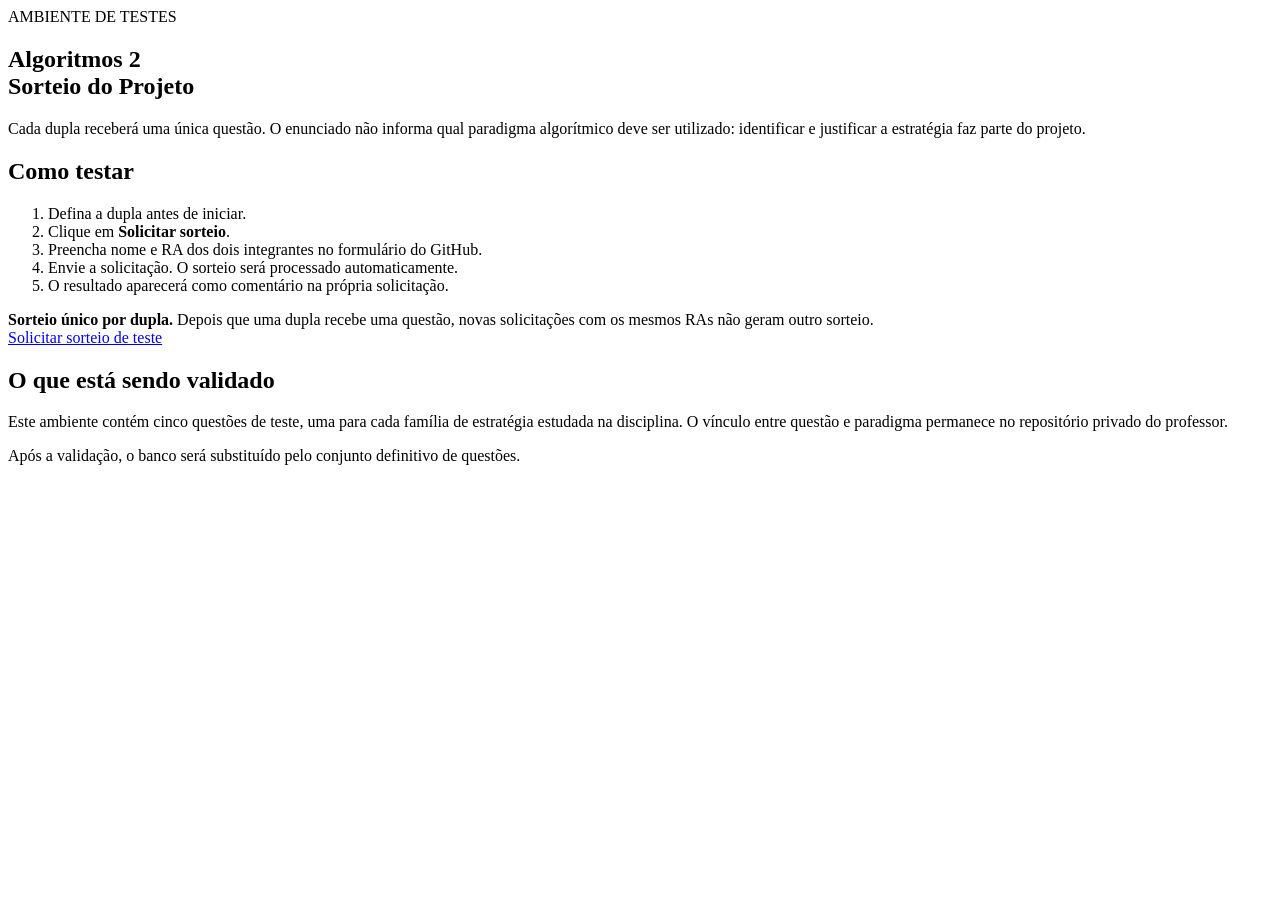
==== index.html @ 21cc306a "feat: add test landing page" ====
<!doctype html>
<html lang="pt-BR">
<head>
  <meta charset="utf-8">
  <meta name="viewport" content="width=device-width, initial-scale=1">
  <title>Algoritmos 2 — Sorteio do Projeto</title>
  <link rel="stylesheet" href="style.css">
</head>
<body>
  <main class="container">
    <section class="hero">
      <span class="badge">AMBIENTE DE TESTES</span>
      <h1>Algoritmos 2<br>Sorteio do Projeto</h1>
      <p>
        Cada dupla receberá uma única questão. O enunciado não informa qual paradigma
        algorítmico deve ser utilizado: identificar e justificar a estratégia faz parte do projeto.
      </p>
    </section>

    <section class="card">
      <h2>Como testar</h2>
      <ol>
        <li>Defina a dupla antes de iniciar.</li>
        <li>Clique em <strong>Solicitar sorteio</strong>.</li>
        <li>Preencha nome e RA dos dois integrantes no formulário do GitHub.</li>
        <li>Envie a solicitação. O sorteio será processado automaticamente.</li>
        <li>O resultado aparecerá como comentário na própria solicitação.</li>
      </ol>

      <div class="warning">
        <strong>Sorteio único por dupla.</strong>
        Depois que uma dupla recebe uma questão, novas solicitações com os mesmos RAs
        não geram outro sorteio.
      </div>

      <a class="button"
         href="https://github.com/brunomoritani-eseg/alg2-sorteio/issues/new?template=sorteio-teste.yml">
        Solicitar sorteio de teste
      </a>
    </section>

    <section class="card secondary">
      <h2>O que está sendo validado</h2>
      <p>
        Este ambiente contém cinco questões de teste, uma para cada família de estratégia
        estudada na disciplina. O vínculo entre questão e paradigma permanece no repositório
        privado do professor.
      </p>
      <p class="small">
        Após a validação, o banco será substituído pelo conjunto definitivo de questões.
      </p>
    </section>
  </main>
</body>
</html>
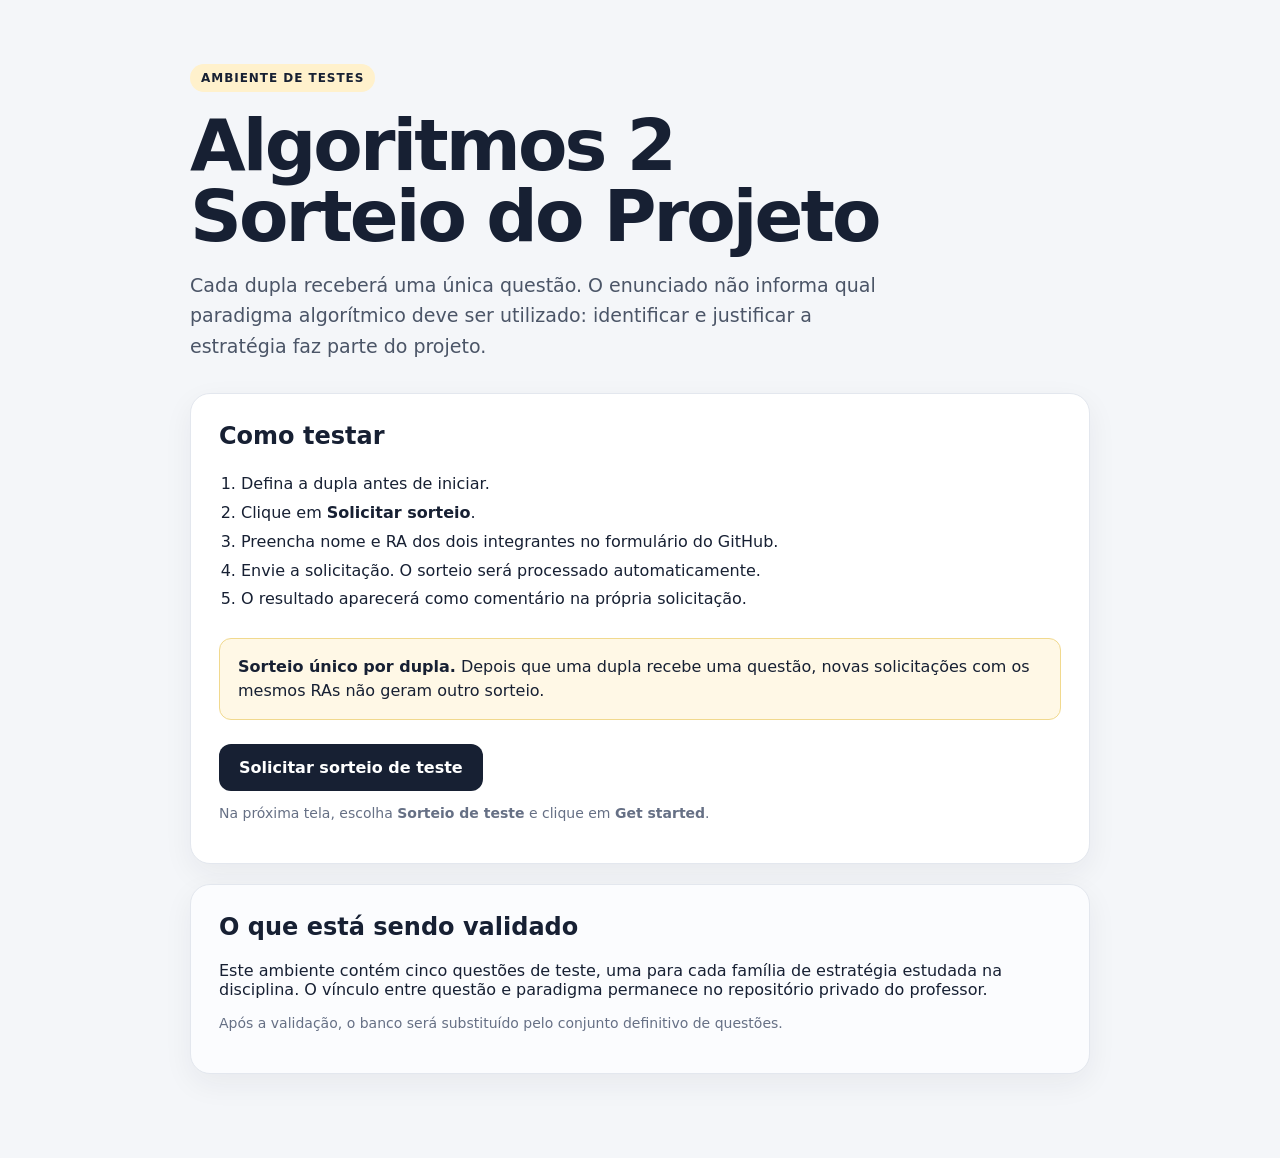
==== commit b48cd18c: "fix: use reliable issue template chooser link" ====
--- a/index.html
+++ b/index.html
@@ -34,9 +34,10 @@
       </div>
 
       <a class="button"
-         href="https://github.com/brunomoritani-eseg/alg2-sorteio/issues/new?template=sorteio-teste.yml">
+         href="https://github.com/brunomoritani-eseg/alg2-sorteio/issues/new/choose">
         Solicitar sorteio de teste
       </a>
+      <p class="small">Na próxima tela, escolha <strong>Sorteio de teste</strong> e clique em <strong>Get started</strong>.</p>
     </section>
 
     <section class="card secondary">
--- a/style.css
+++ b/style.css
@@ -0,0 +1,32 @@
+:root {
+  font-family: Inter, system-ui, -apple-system, BlinkMacSystemFont, "Segoe UI", sans-serif;
+  color: #172033;
+  background: #f4f6f9;
+}
+* { box-sizing: border-box; }
+body { margin: 0; min-height: 100vh; }
+.container { width: min(900px, calc(100% - 32px)); margin: 0 auto; padding: 64px 0; }
+.hero { margin-bottom: 32px; }
+.badge {
+  display: inline-block; padding: 7px 11px; border-radius: 999px;
+  background: #fff1cc; font-size: 12px; font-weight: 800; letter-spacing: .08em;
+}
+h1 { font-size: clamp(42px, 8vw, 72px); line-height: .98; margin: 18px 0; letter-spacing: -.04em; }
+.hero p { max-width: 720px; font-size: 19px; line-height: 1.6; color: #4b5567; }
+.card {
+  background: #fff; border: 1px solid #e3e7ee; border-radius: 20px;
+  padding: 28px; margin: 20px 0; box-shadow: 0 10px 30px rgba(31,41,55,.06);
+}
+.card h2 { margin-top: 0; }
+ol { padding-left: 22px; line-height: 1.8; }
+.warning {
+  margin: 24px 0; padding: 16px 18px; border-radius: 12px;
+  background: #fff8e6; border: 1px solid #f1d98e; line-height: 1.5;
+}
+.button {
+  display: inline-block; text-decoration: none; font-weight: 800;
+  padding: 14px 20px; border-radius: 12px; color: white; background: #172033;
+}
+.button:hover { opacity: .9; }
+.secondary { background: #fbfcfe; }
+.small { color: #667085; font-size: 14px; }
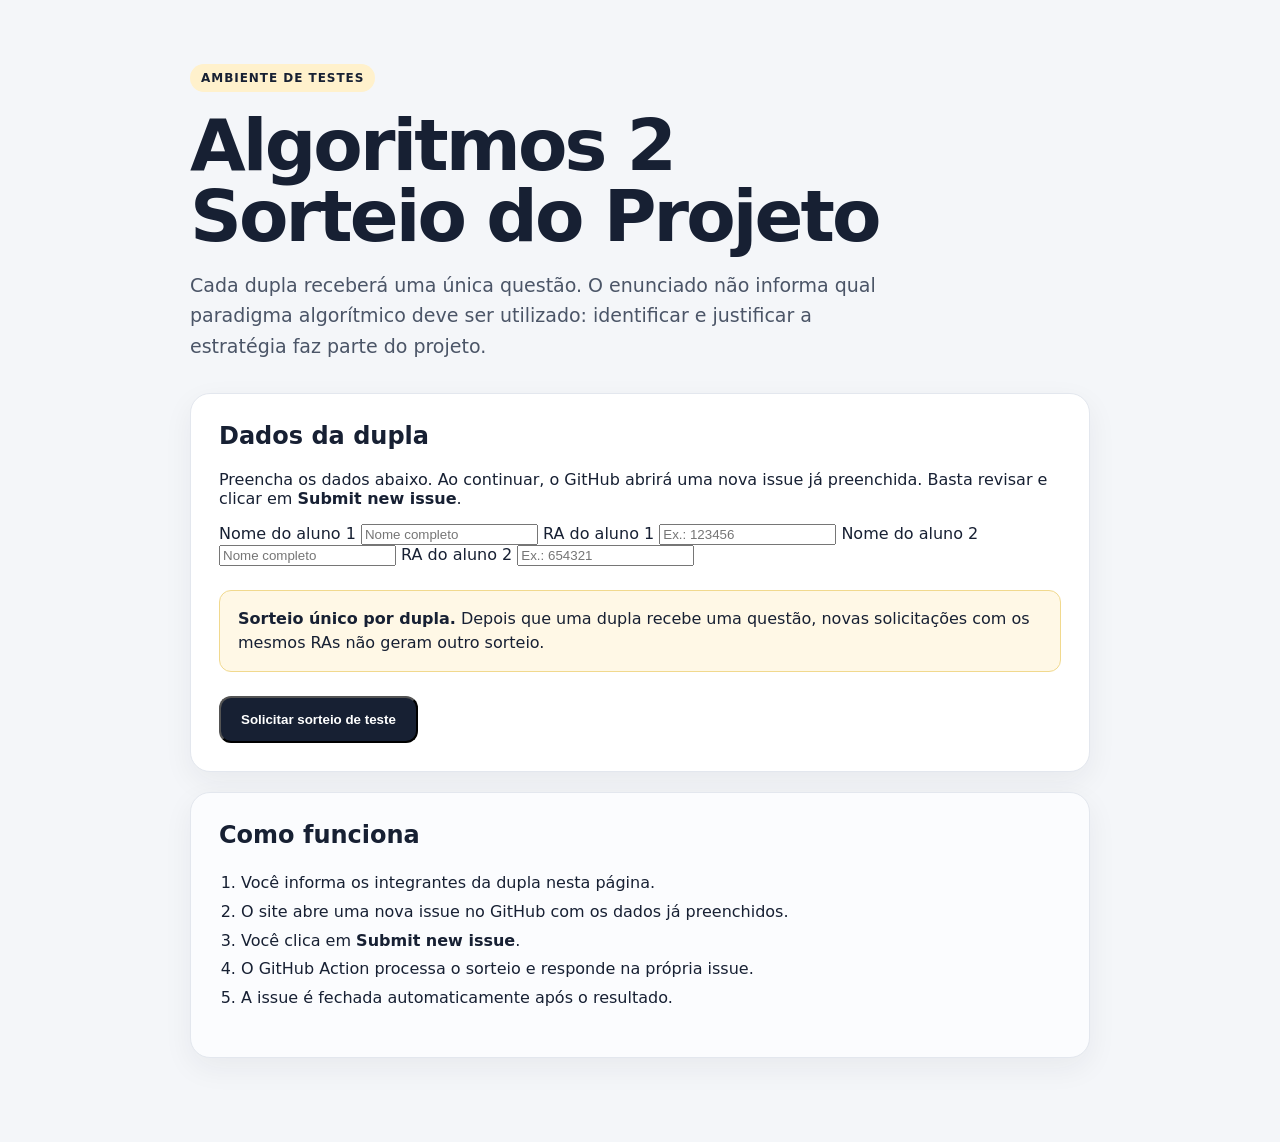
==== commit ec1b6f85: "fix: submit draw through prefilled GitHub issue" ====
--- a/index.html
+++ b/index.html
@@ -18,39 +18,112 @@
     </section>
 
     <section class="card">
-      <h2>Como testar</h2>
-      <ol>
-        <li>Defina a dupla antes de iniciar.</li>
-        <li>Clique em <strong>Solicitar sorteio</strong>.</li>
-        <li>Preencha nome e RA dos dois integrantes no formulário do GitHub.</li>
-        <li>Envie a solicitação. O sorteio será processado automaticamente.</li>
-        <li>O resultado aparecerá como comentário na própria solicitação.</li>
-      </ol>
+      <h2>Dados da dupla</h2>
+      <p>Preencha os dados abaixo. Ao continuar, o GitHub abrirá uma nova issue já preenchida. Basta revisar e clicar em <strong>Submit new issue</strong>.</p>
 
-      <div class="warning">
-        <strong>Sorteio único por dupla.</strong>
-        Depois que uma dupla recebe uma questão, novas solicitações com os mesmos RAs
-        não geram outro sorteio.
-      </div>
+      <form id="draw-form">
+        <div class="grid">
+          <label>
+            <span>Nome do aluno 1</span>
+            <input id="nome1" required placeholder="Nome completo">
+          </label>
 
-      <a class="button"
-         href="https://github.com/brunomoritani-eseg/alg2-sorteio/issues/new/choose">
-        Solicitar sorteio de teste
-      </a>
-      <p class="small">Na próxima tela, escolha <strong>Sorteio de teste</strong> e clique em <strong>Get started</strong>.</p>
+          <label>
+            <span>RA do aluno 1</span>
+            <input id="ra1" required placeholder="Ex.: 123456">
+          </label>
+
+          <label>
+            <span>Nome do aluno 2</span>
+            <input id="nome2" required placeholder="Nome completo">
+          </label>
+
+          <label>
+            <span>RA do aluno 2</span>
+            <input id="ra2" required placeholder="Ex.: 654321">
+          </label>
+        </div>
+
+        <div class="warning">
+          <strong>Sorteio único por dupla.</strong>
+          Depois que uma dupla recebe uma questão, novas solicitações com os mesmos RAs
+          não geram outro sorteio.
+        </div>
+
+        <button class="button" type="submit">Solicitar sorteio de teste</button>
+        <p id="form-error" class="error" hidden></p>
+      </form>
     </section>
 
     <section class="card secondary">
-      <h2>O que está sendo validado</h2>
-      <p>
-        Este ambiente contém cinco questões de teste, uma para cada família de estratégia
-        estudada na disciplina. O vínculo entre questão e paradigma permanece no repositório
-        privado do professor.
-      </p>
-      <p class="small">
-        Após a validação, o banco será substituído pelo conjunto definitivo de questões.
-      </p>
+      <h2>Como funciona</h2>
+      <ol>
+        <li>Você informa os integrantes da dupla nesta página.</li>
+        <li>O site abre uma nova issue no GitHub com os dados já preenchidos.</li>
+        <li>Você clica em <strong>Submit new issue</strong>.</li>
+        <li>O GitHub Action processa o sorteio e responde na própria issue.</li>
+        <li>A issue é fechada automaticamente após o resultado.</li>
+      </ol>
     </section>
   </main>
+
+  <script>
+    const form = document.getElementById('draw-form');
+    const error = document.getElementById('form-error');
+
+    function clean(value) {
+      return value.trim().replace(/\s+/g, ' ');
+    }
+
+    function cleanRa(value) {
+      return value.trim().replace(/[^0-9A-Za-z]/g, '').toUpperCase();
+    }
+
+    form.addEventListener('submit', (event) => {
+      event.preventDefault();
+      error.hidden = true;
+
+      const nome1 = clean(document.getElementById('nome1').value);
+      const ra1 = cleanRa(document.getElementById('ra1').value);
+      const nome2 = clean(document.getElementById('nome2').value);
+      const ra2 = cleanRa(document.getElementById('ra2').value);
+
+      if (!nome1 || !ra1 || !nome2 || !ra2) {
+        error.textContent = 'Preencha os quatro campos.';
+        error.hidden = false;
+        return;
+      }
+
+      if (ra1 === ra2) {
+        error.textContent = 'Os dois integrantes precisam ter RAs diferentes.';
+        error.hidden = false;
+        return;
+      }
+
+      const title = `[SORTEIO-TESTE] ${ra1}-${ra2}`;
+      const body = [
+        '### Nome do aluno 1',
+        nome1,
+        '',
+        '### RA do aluno 1',
+        ra1,
+        '',
+        '### Nome do aluno 2',
+        nome2,
+        '',
+        '### RA do aluno 2',
+        ra2,
+        '',
+        '### Confirmação',
+        '- [x] Confirmo que esta é a dupla correta e entendo que não poderei sortear novamente.'
+      ].join('\n');
+
+      const url = new URL('https://github.com/brunomoritani-eseg/alg2-sorteio/issues/new');
+      url.searchParams.set('title', title);
+      url.searchParams.set('body', body);
+
+      window.location.href = url.toString();
+    });
+  </script>
 </body>
 </html>
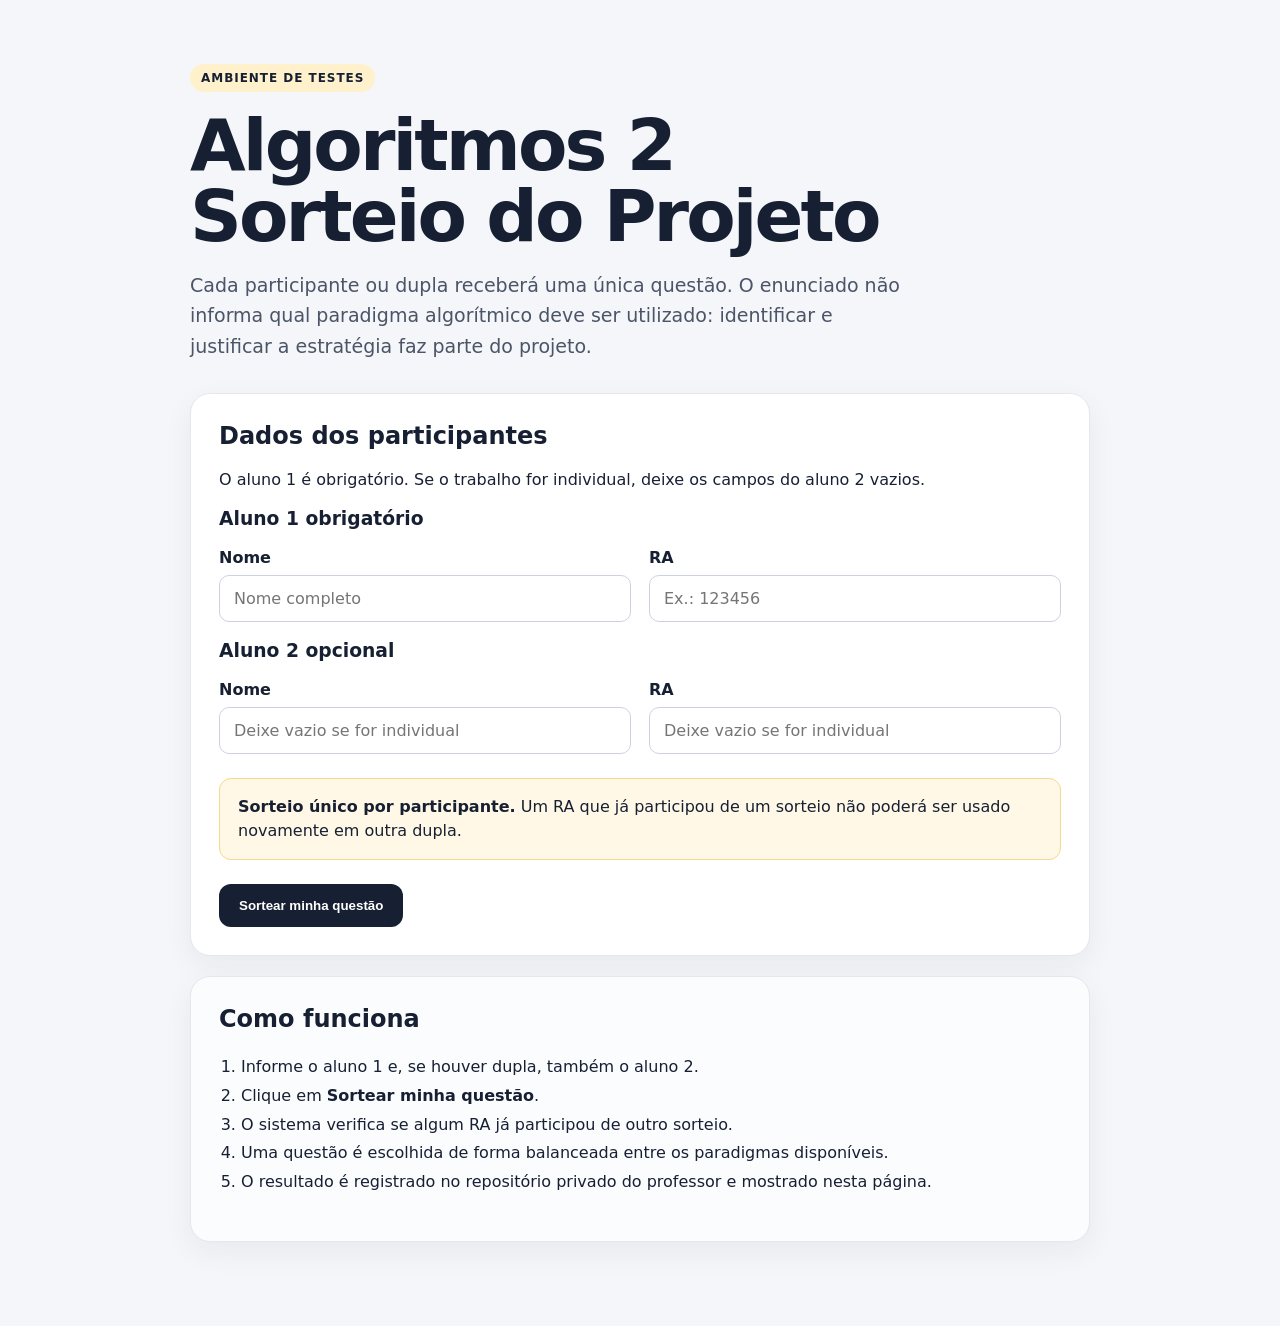
==== commit c4c8bdc9: "feat: move draw flow to direct web interface and support individual students" ====
--- a/index.html
+++ b/index.html
@@ -12,64 +12,87 @@
       <span class="badge">AMBIENTE DE TESTES</span>
       <h1>Algoritmos 2<br>Sorteio do Projeto</h1>
       <p>
-        Cada dupla receberá uma única questão. O enunciado não informa qual paradigma
-        algorítmico deve ser utilizado: identificar e justificar a estratégia faz parte do projeto.
+        Cada participante ou dupla receberá uma única questão. O enunciado não informa qual
+        paradigma algorítmico deve ser utilizado: identificar e justificar a estratégia faz parte do projeto.
       </p>
     </section>
 
     <section class="card">
-      <h2>Dados da dupla</h2>
-      <p>Preencha os dados abaixo. Ao continuar, o GitHub abrirá uma nova issue já preenchida. Basta revisar e clicar em <strong>Submit new issue</strong>.</p>
+      <h2>Dados dos participantes</h2>
+      <p class="lead">
+        O aluno 1 é obrigatório. Se o trabalho for individual, deixe os campos do aluno 2 vazios.
+      </p>
 
       <form id="draw-form">
-        <div class="grid">
-          <label>
-            <span>Nome do aluno 1</span>
-            <input id="nome1" required placeholder="Nome completo">
-          </label>
+        <div class="student-block">
+          <h3>Aluno 1 <span class="required">obrigatório</span></h3>
+          <div class="grid">
+            <label>
+              <span>Nome</span>
+              <input id="nome1" autocomplete="name" maxlength="100" required placeholder="Nome completo">
+            </label>
+            <label>
+              <span>RA</span>
+              <input id="ra1" maxlength="30" required placeholder="Ex.: 123456">
+            </label>
+          </div>
+        </div>
 
-          <label>
-            <span>RA do aluno 1</span>
-            <input id="ra1" required placeholder="Ex.: 123456">
-          </label>
-
-          <label>
-            <span>Nome do aluno 2</span>
-            <input id="nome2" required placeholder="Nome completo">
-          </label>
-
-          <label>
-            <span>RA do aluno 2</span>
-            <input id="ra2" required placeholder="Ex.: 654321">
-          </label>
+        <div class="student-block optional">
+          <h3>Aluno 2 <span class="optional-tag">opcional</span></h3>
+          <div class="grid">
+            <label>
+              <span>Nome</span>
+              <input id="nome2" maxlength="100" placeholder="Deixe vazio se for individual">
+            </label>
+            <label>
+              <span>RA</span>
+              <input id="ra2" maxlength="30" placeholder="Deixe vazio se for individual">
+            </label>
+          </div>
         </div>
 
         <div class="warning">
-          <strong>Sorteio único por dupla.</strong>
-          Depois que uma dupla recebe uma questão, novas solicitações com os mesmos RAs
-          não geram outro sorteio.
+          <strong>Sorteio único por participante.</strong>
+          Um RA que já participou de um sorteio não poderá ser usado novamente em outra dupla.
         </div>
 
-        <button class="button" type="submit">Solicitar sorteio de teste</button>
+        <button class="button" id="submit-button" type="submit">Sortear minha questão</button>
         <p id="form-error" class="error" hidden></p>
       </form>
+    </section>
+
+    <section id="result-card" class="card result-card" hidden>
+      <span class="success-badge">SORTEIO CONCLUÍDO</span>
+      <h2 id="result-title"></h2>
+      <p id="result-participants" class="result-participants"></p>
+      <div id="result-text" class="question-text"></div>
+      <p id="repeat-note" class="small" hidden>
+        Este sorteio já havia sido realizado anteriormente. A questão original foi mantida.
+      </p>
     </section>
 
     <section class="card secondary">
       <h2>Como funciona</h2>
       <ol>
-        <li>Você informa os integrantes da dupla nesta página.</li>
-        <li>O site abre uma nova issue no GitHub com os dados já preenchidos.</li>
-        <li>Você clica em <strong>Submit new issue</strong>.</li>
-        <li>O GitHub Action processa o sorteio e responde na própria issue.</li>
-        <li>A issue é fechada automaticamente após o resultado.</li>
+        <li>Informe o aluno 1 e, se houver dupla, também o aluno 2.</li>
+        <li>Clique em <strong>Sortear minha questão</strong>.</li>
+        <li>O sistema verifica se algum RA já participou de outro sorteio.</li>
+        <li>Uma questão é escolhida de forma balanceada entre os paradigmas disponíveis.</li>
+        <li>O resultado é registrado no repositório privado do professor e mostrado nesta página.</li>
       </ol>
     </section>
   </main>
 
   <script>
     const form = document.getElementById('draw-form');
+    const button = document.getElementById('submit-button');
     const error = document.getElementById('form-error');
+    const resultCard = document.getElementById('result-card');
+    const resultTitle = document.getElementById('result-title');
+    const resultParticipants = document.getElementById('result-participants');
+    const resultText = document.getElementById('result-text');
+    const repeatNote = document.getElementById('repeat-note');
 
     function clean(value) {
       return value.trim().replace(/\s+/g, ' ');
@@ -79,50 +102,73 @@
       return value.trim().replace(/[^0-9A-Za-z]/g, '').toUpperCase();
     }
 
-    form.addEventListener('submit', (event) => {
+    function setLoading(loading) {
+      button.disabled = loading;
+      button.textContent = loading ? 'Sorteando...' : 'Sortear minha questão';
+    }
+
+    function showError(message) {
+      error.textContent = message;
+      error.hidden = false;
+      resultCard.hidden = true;
+    }
+
+    form.addEventListener('submit', async (event) => {
       event.preventDefault();
       error.hidden = true;
+      resultCard.hidden = true;
 
       const nome1 = clean(document.getElementById('nome1').value);
       const ra1 = cleanRa(document.getElementById('ra1').value);
       const nome2 = clean(document.getElementById('nome2').value);
       const ra2 = cleanRa(document.getElementById('ra2').value);
 
-      if (!nome1 || !ra1 || !nome2 || !ra2) {
-        error.textContent = 'Preencha os quatro campos.';
-        error.hidden = false;
+      if (!nome1 || !ra1) {
+        showError('Preencha nome e RA do aluno 1.');
         return;
       }
 
-      if (ra1 === ra2) {
-        error.textContent = 'Os dois integrantes precisam ter RAs diferentes.';
-        error.hidden = false;
+      if ((nome2 && !ra2) || (!nome2 && ra2)) {
+        showError('Para usar o aluno 2, preencha nome e RA. Se o trabalho for individual, deixe os dois campos vazios.');
         return;
       }
 
-      const title = `[SORTEIO-TESTE] ${ra1}-${ra2}`;
-      const body = [
-        '### Nome do aluno 1',
-        nome1,
-        '',
-        '### RA do aluno 1',
-        ra1,
-        '',
-        '### Nome do aluno 2',
-        nome2,
-        '',
-        '### RA do aluno 2',
-        ra2,
-        '',
-        '### Confirmação',
-        '- [x] Confirmo que esta é a dupla correta e entendo que não poderei sortear novamente.'
-      ].join('\n');
+      if (ra2 && ra1 === ra2) {
+        showError('Os dois integrantes precisam ter RAs diferentes.');
+        return;
+      }
 
-      const url = new URL('https://github.com/brunomoritani-eseg/alg2-sorteio/issues/new');
-      url.searchParams.set('title', title);
-      url.searchParams.set('body', body);
+      setLoading(true);
 
-      window.location.href = url.toString();
+      try {
+        const response = await fetch('/api/sortear', {
+          method: 'POST',
+          headers: { 'Content-Type': 'application/json' },
+          body: JSON.stringify({ nome1, ra1, nome2, ra2 })
+        });
+
+        let data;
+        try {
+          data = await response.json();
+        } catch {
+          throw new Error('O serviço de sorteio ainda não está disponível neste endereço.');
+        }
+
+        if (!response.ok) {
+          throw new Error(data.error || 'Não foi possível realizar o sorteio.');
+        }
+
+        resultTitle.textContent = `${data.questao.id} — ${data.questao.titulo}`;
+        resultParticipants.textContent = data.participantes.map(p => `${p.nome} (${p.ra})`).join(' / ');
+        resultText.textContent = data.questao.enunciado;
+        repeatNote.hidden = !data.ja_existia;
+        resultCard.hidden = false;
+        resultCard.scrollIntoView({ behavior: 'smooth', block: 'start' });
+      } catch (err) {
+        showError(err.message || 'Erro inesperado ao realizar o sorteio.');
+      } finally {
+        setLoading(false);
+      }
     });
   </script>
 </body>
--- a/style.css
+++ b/style.css
@@ -30,3 +30,38 @@
 .button:hover { opacity: .9; }
 .secondary { background: #fbfcfe; }
 .small { color: #667085; font-size: 14px; }
+
+.grid {
+  display: grid;
+  grid-template-columns: 1fr 1fr;
+  gap: 18px;
+}
+label span {
+  display: block;
+  font-weight: 700;
+  margin-bottom: 8px;
+}
+input {
+  width: 100%;
+  padding: 13px 14px;
+  border: 1px solid #ccd3df;
+  border-radius: 10px;
+  font: inherit;
+  background: white;
+}
+input:focus {
+  outline: 3px solid rgba(23,32,51,.10);
+  border-color: #172033;
+}
+button.button {
+  border: 0;
+  cursor: pointer;
+}
+.error {
+  margin-top: 14px;
+  color: #b42318;
+  font-weight: 700;
+}
+@media (max-width: 650px) {
+  .grid { grid-template-columns: 1fr; }
+}
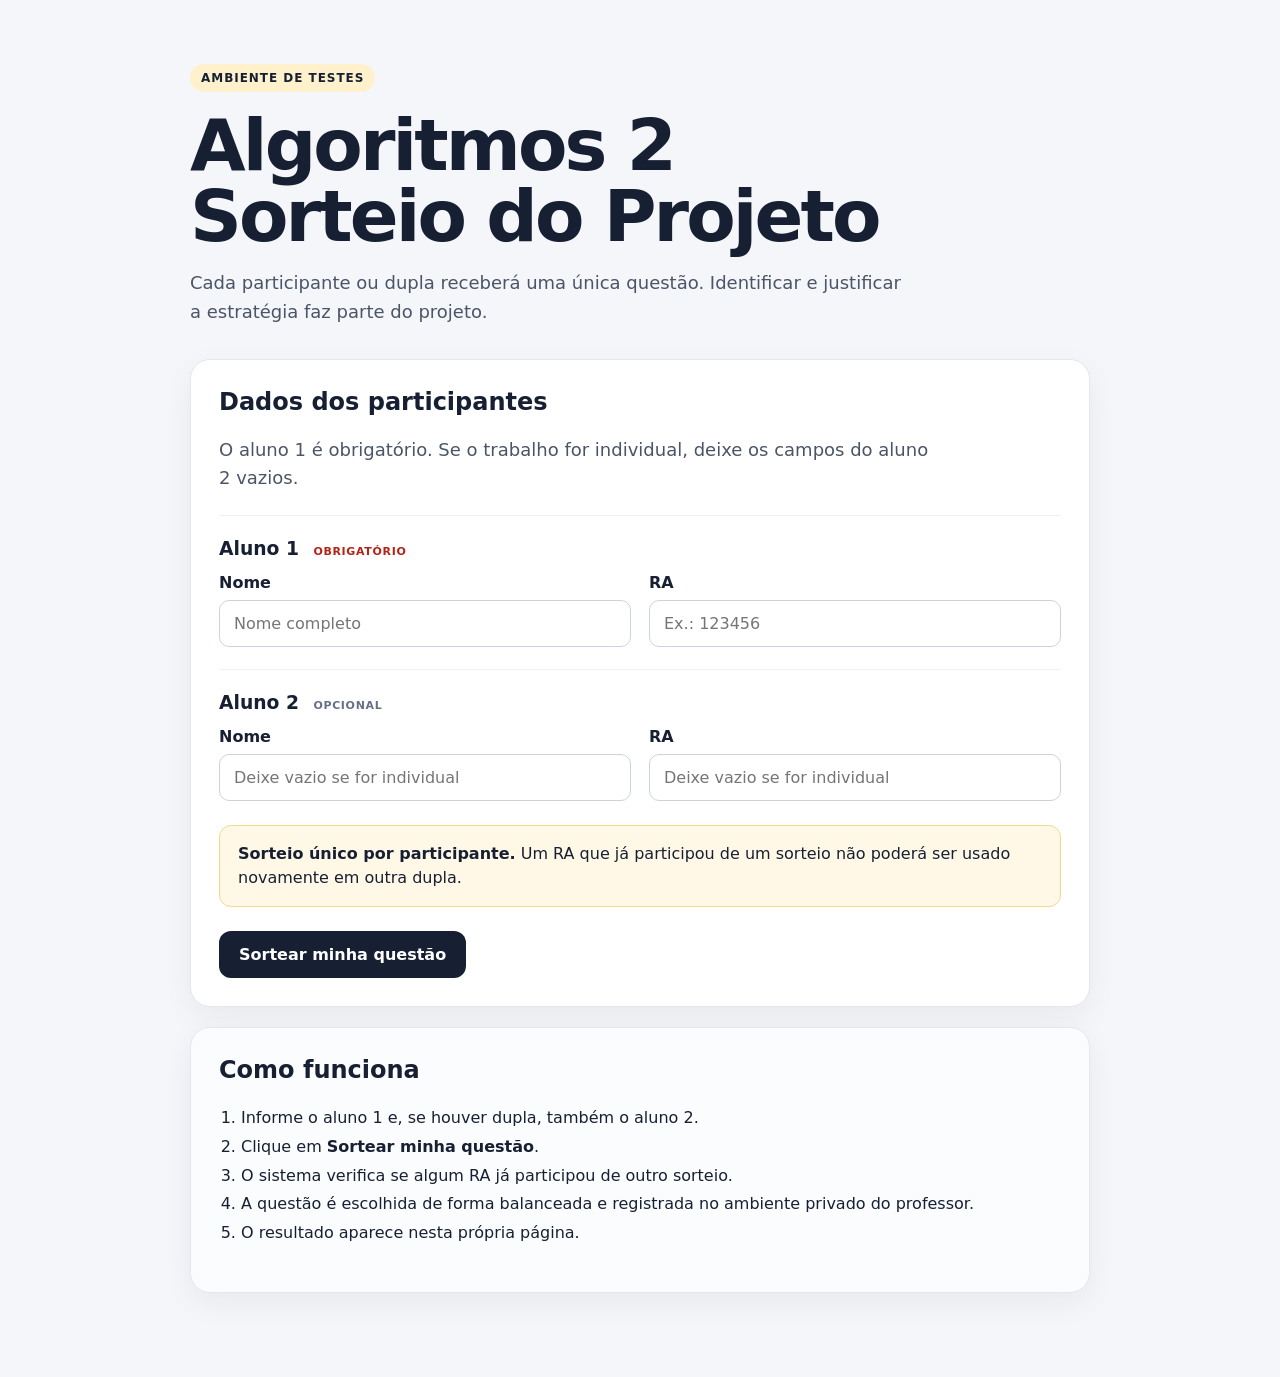
==== commit d3ee8d32: "feat: prepare direct draw interface with optional second student" ====
--- a/index.html
+++ b/index.html
@@ -11,51 +11,31 @@
     <section class="hero">
       <span class="badge">AMBIENTE DE TESTES</span>
       <h1>Algoritmos 2<br>Sorteio do Projeto</h1>
-      <p>
-        Cada participante ou dupla receberá uma única questão. O enunciado não informa qual
-        paradigma algorítmico deve ser utilizado: identificar e justificar a estratégia faz parte do projeto.
-      </p>
+      <p>Cada participante ou dupla receberá uma única questão. Identificar e justificar a estratégia faz parte do projeto.</p>
     </section>
 
     <section class="card">
       <h2>Dados dos participantes</h2>
-      <p class="lead">
-        O aluno 1 é obrigatório. Se o trabalho for individual, deixe os campos do aluno 2 vazios.
-      </p>
+      <p class="lead">O aluno 1 é obrigatório. Se o trabalho for individual, deixe os campos do aluno 2 vazios.</p>
 
       <form id="draw-form">
         <div class="student-block">
           <h3>Aluno 1 <span class="required">obrigatório</span></h3>
           <div class="grid">
-            <label>
-              <span>Nome</span>
-              <input id="nome1" autocomplete="name" maxlength="100" required placeholder="Nome completo">
-            </label>
-            <label>
-              <span>RA</span>
-              <input id="ra1" maxlength="30" required placeholder="Ex.: 123456">
-            </label>
+            <label><span>Nome</span><input id="nome1" maxlength="100" required placeholder="Nome completo"></label>
+            <label><span>RA</span><input id="ra1" maxlength="30" required placeholder="Ex.: 123456"></label>
           </div>
         </div>
 
         <div class="student-block optional">
           <h3>Aluno 2 <span class="optional-tag">opcional</span></h3>
           <div class="grid">
-            <label>
-              <span>Nome</span>
-              <input id="nome2" maxlength="100" placeholder="Deixe vazio se for individual">
-            </label>
-            <label>
-              <span>RA</span>
-              <input id="ra2" maxlength="30" placeholder="Deixe vazio se for individual">
-            </label>
+            <label><span>Nome</span><input id="nome2" maxlength="100" placeholder="Deixe vazio se for individual"></label>
+            <label><span>RA</span><input id="ra2" maxlength="30" placeholder="Deixe vazio se for individual"></label>
           </div>
         </div>
 
-        <div class="warning">
-          <strong>Sorteio único por participante.</strong>
-          Um RA que já participou de um sorteio não poderá ser usado novamente em outra dupla.
-        </div>
+        <div class="warning"><strong>Sorteio único por participante.</strong> Um RA que já participou de um sorteio não poderá ser usado novamente em outra dupla.</div>
 
         <button class="button" id="submit-button" type="submit">Sortear minha questão</button>
         <p id="form-error" class="error" hidden></p>
@@ -67,9 +47,7 @@
       <h2 id="result-title"></h2>
       <p id="result-participants" class="result-participants"></p>
       <div id="result-text" class="question-text"></div>
-      <p id="repeat-note" class="small" hidden>
-        Este sorteio já havia sido realizado anteriormente. A questão original foi mantida.
-      </p>
+      <p id="repeat-note" class="small" hidden>Este sorteio já havia sido realizado anteriormente. A questão original foi mantida.</p>
     </section>
 
     <section class="card secondary">
@@ -78,8 +56,8 @@
         <li>Informe o aluno 1 e, se houver dupla, também o aluno 2.</li>
         <li>Clique em <strong>Sortear minha questão</strong>.</li>
         <li>O sistema verifica se algum RA já participou de outro sorteio.</li>
-        <li>Uma questão é escolhida de forma balanceada entre os paradigmas disponíveis.</li>
-        <li>O resultado é registrado no repositório privado do professor e mostrado nesta página.</li>
+        <li>A questão é escolhida de forma balanceada e registrada no ambiente privado do professor.</li>
+        <li>O resultado aparece nesta própria página.</li>
       </ol>
     </section>
   </main>
@@ -94,18 +72,8 @@
     const resultText = document.getElementById('result-text');
     const repeatNote = document.getElementById('repeat-note');
 
-    function clean(value) {
-      return value.trim().replace(/\s+/g, ' ');
-    }
-
-    function cleanRa(value) {
-      return value.trim().replace(/[^0-9A-Za-z]/g, '').toUpperCase();
-    }
-
-    function setLoading(loading) {
-      button.disabled = loading;
-      button.textContent = loading ? 'Sorteando...' : 'Sortear minha questão';
-    }
+    const clean = value => value.trim().replace(/\s+/g, ' ');
+    const cleanRa = value => value.trim().replace(/[^0-9A-Za-z]/g, '').toUpperCase();
 
     function showError(message) {
       error.textContent = message;
@@ -123,22 +91,12 @@
       const nome2 = clean(document.getElementById('nome2').value);
       const ra2 = cleanRa(document.getElementById('ra2').value);
 
-      if (!nome1 || !ra1) {
-        showError('Preencha nome e RA do aluno 1.');
-        return;
-      }
+      if (!nome1 || !ra1) return showError('Preencha nome e RA do aluno 1.');
+      if ((nome2 && !ra2) || (!nome2 && ra2)) return showError('Para usar o aluno 2, preencha nome e RA. Se for individual, deixe os dois campos vazios.');
+      if (ra2 && ra1 === ra2) return showError('Os dois integrantes precisam ter RAs diferentes.');
 
-      if ((nome2 && !ra2) || (!nome2 && ra2)) {
-        showError('Para usar o aluno 2, preencha nome e RA. Se o trabalho for individual, deixe os dois campos vazios.');
-        return;
-      }
-
-      if (ra2 && ra1 === ra2) {
-        showError('Os dois integrantes precisam ter RAs diferentes.');
-        return;
-      }
-
-      setLoading(true);
+      button.disabled = true;
+      button.textContent = 'Sorteando...';
 
       try {
         const response = await fetch('/api/sortear', {
@@ -146,20 +104,11 @@
           headers: { 'Content-Type': 'application/json' },
           body: JSON.stringify({ nome1, ra1, nome2, ra2 })
         });
+        const data = await response.json();
+        if (!response.ok) throw new Error(data.error || 'Não foi possível realizar o sorteio.');
 
-        let data;
-        try {
-          data = await response.json();
-        } catch {
-          throw new Error('O serviço de sorteio ainda não está disponível neste endereço.');
-        }
-
-        if (!response.ok) {
-          throw new Error(data.error || 'Não foi possível realizar o sorteio.');
-        }
-
-        resultTitle.textContent = `${data.questao.id} — ${data.questao.titulo}`;
-        resultParticipants.textContent = data.participantes.map(p => `${p.nome} (${p.ra})`).join(' / ');
+        resultTitle.textContent = data.questao.id + ' — ' + data.questao.titulo;
+        resultParticipants.textContent = data.participantes.map(p => p.nome + ' (' + p.ra + ')').join(' / ');
         resultText.textContent = data.questao.enunciado;
         repeatNote.hidden = !data.ja_existia;
         resultCard.hidden = false;
@@ -167,7 +116,8 @@
       } catch (err) {
         showError(err.message || 'Erro inesperado ao realizar o sorteio.');
       } finally {
-        setLoading(false);
+        button.disabled = false;
+        button.textContent = 'Sortear minha questão';
       }
     });
   </script>
--- a/style.css
+++ b/style.css
@@ -7,40 +7,43 @@
 body { margin: 0; min-height: 100vh; }
 .container { width: min(900px, calc(100% - 32px)); margin: 0 auto; padding: 64px 0; }
 .hero { margin-bottom: 32px; }
-.badge {
-  display: inline-block; padding: 7px 11px; border-radius: 999px;
-  background: #fff1cc; font-size: 12px; font-weight: 800; letter-spacing: .08em;
+.badge, .success-badge {
+  display: inline-block;
+  padding: 7px 11px;
+  border-radius: 999px;
+  font-size: 12px;
+  font-weight: 800;
+  letter-spacing: .08em;
 }
+.badge { background: #fff1cc; }
+.success-badge { background: #dcfae6; color: #087443; }
 h1 { font-size: clamp(42px, 8vw, 72px); line-height: .98; margin: 18px 0; letter-spacing: -.04em; }
-.hero p { max-width: 720px; font-size: 19px; line-height: 1.6; color: #4b5567; }
+.hero p, .lead { max-width: 720px; font-size: 18px; line-height: 1.6; color: #4b5567; }
 .card {
-  background: #fff; border: 1px solid #e3e7ee; border-radius: 20px;
-  padding: 28px; margin: 20px 0; box-shadow: 0 10px 30px rgba(31,41,55,.06);
+  background: #fff;
+  border: 1px solid #e3e7ee;
+  border-radius: 20px;
+  padding: 28px;
+  margin: 20px 0;
+  box-shadow: 0 10px 30px rgba(31,41,55,.06);
 }
 .card h2 { margin-top: 0; }
-ol { padding-left: 22px; line-height: 1.8; }
-.warning {
-  margin: 24px 0; padding: 16px 18px; border-radius: 12px;
-  background: #fff8e6; border: 1px solid #f1d98e; line-height: 1.5;
+.student-block {
+  border-top: 1px solid #edf0f5;
+  padding-top: 22px;
+  margin-top: 22px;
 }
-.button {
-  display: inline-block; text-decoration: none; font-weight: 800;
-  padding: 14px 20px; border-radius: 12px; color: white; background: #172033;
+.student-block h3 { margin: 0 0 14px; }
+.required, .optional-tag {
+  font-size: 11px;
+  text-transform: uppercase;
+  letter-spacing: .06em;
+  margin-left: 8px;
 }
-.button:hover { opacity: .9; }
-.secondary { background: #fbfcfe; }
-.small { color: #667085; font-size: 14px; }
-
-.grid {
-  display: grid;
-  grid-template-columns: 1fr 1fr;
-  gap: 18px;
-}
-label span {
-  display: block;
-  font-weight: 700;
-  margin-bottom: 8px;
-}
+.required { color: #b42318; }
+.optional-tag { color: #667085; }
+.grid { display: grid; grid-template-columns: 1fr 1fr; gap: 18px; }
+label span { display: block; font-weight: 700; margin-bottom: 8px; }
 input {
   width: 100%;
   padding: 13px 14px;
@@ -49,19 +52,43 @@
   font: inherit;
   background: white;
 }
-input:focus {
-  outline: 3px solid rgba(23,32,51,.10);
-  border-color: #172033;
+input:focus { outline: 3px solid rgba(23,32,51,.10); border-color: #172033; }
+.warning {
+  margin: 24px 0;
+  padding: 16px 18px;
+  border-radius: 12px;
+  background: #fff8e6;
+  border: 1px solid #f1d98e;
+  line-height: 1.5;
 }
-button.button {
+.button {
+  display: inline-block;
   border: 0;
   cursor: pointer;
+  font: inherit;
+  font-weight: 800;
+  padding: 14px 20px;
+  border-radius: 12px;
+  color: white;
+  background: #172033;
 }
-.error {
-  margin-top: 14px;
-  color: #b42318;
-  font-weight: 700;
+.button:hover:not(:disabled) { opacity: .9; }
+.button:disabled { opacity: .55; cursor: wait; }
+.error { margin-top: 14px; color: #b42318; font-weight: 700; }
+.secondary { background: #fbfcfe; }
+.small { color: #667085; font-size: 14px; }
+.result-card { border-color: #a9e7c3; }
+.result-participants { font-weight: 700; color: #475467; }
+.question-text {
+  white-space: pre-wrap;
+  line-height: 1.7;
+  background: #f8fafc;
+  border-radius: 12px;
+  padding: 18px;
+  margin-top: 18px;
 }
+ol { padding-left: 22px; line-height: 1.8; }
 @media (max-width: 650px) {
   .grid { grid-template-columns: 1fr; }
+  .container { padding: 32px 0; }
 }
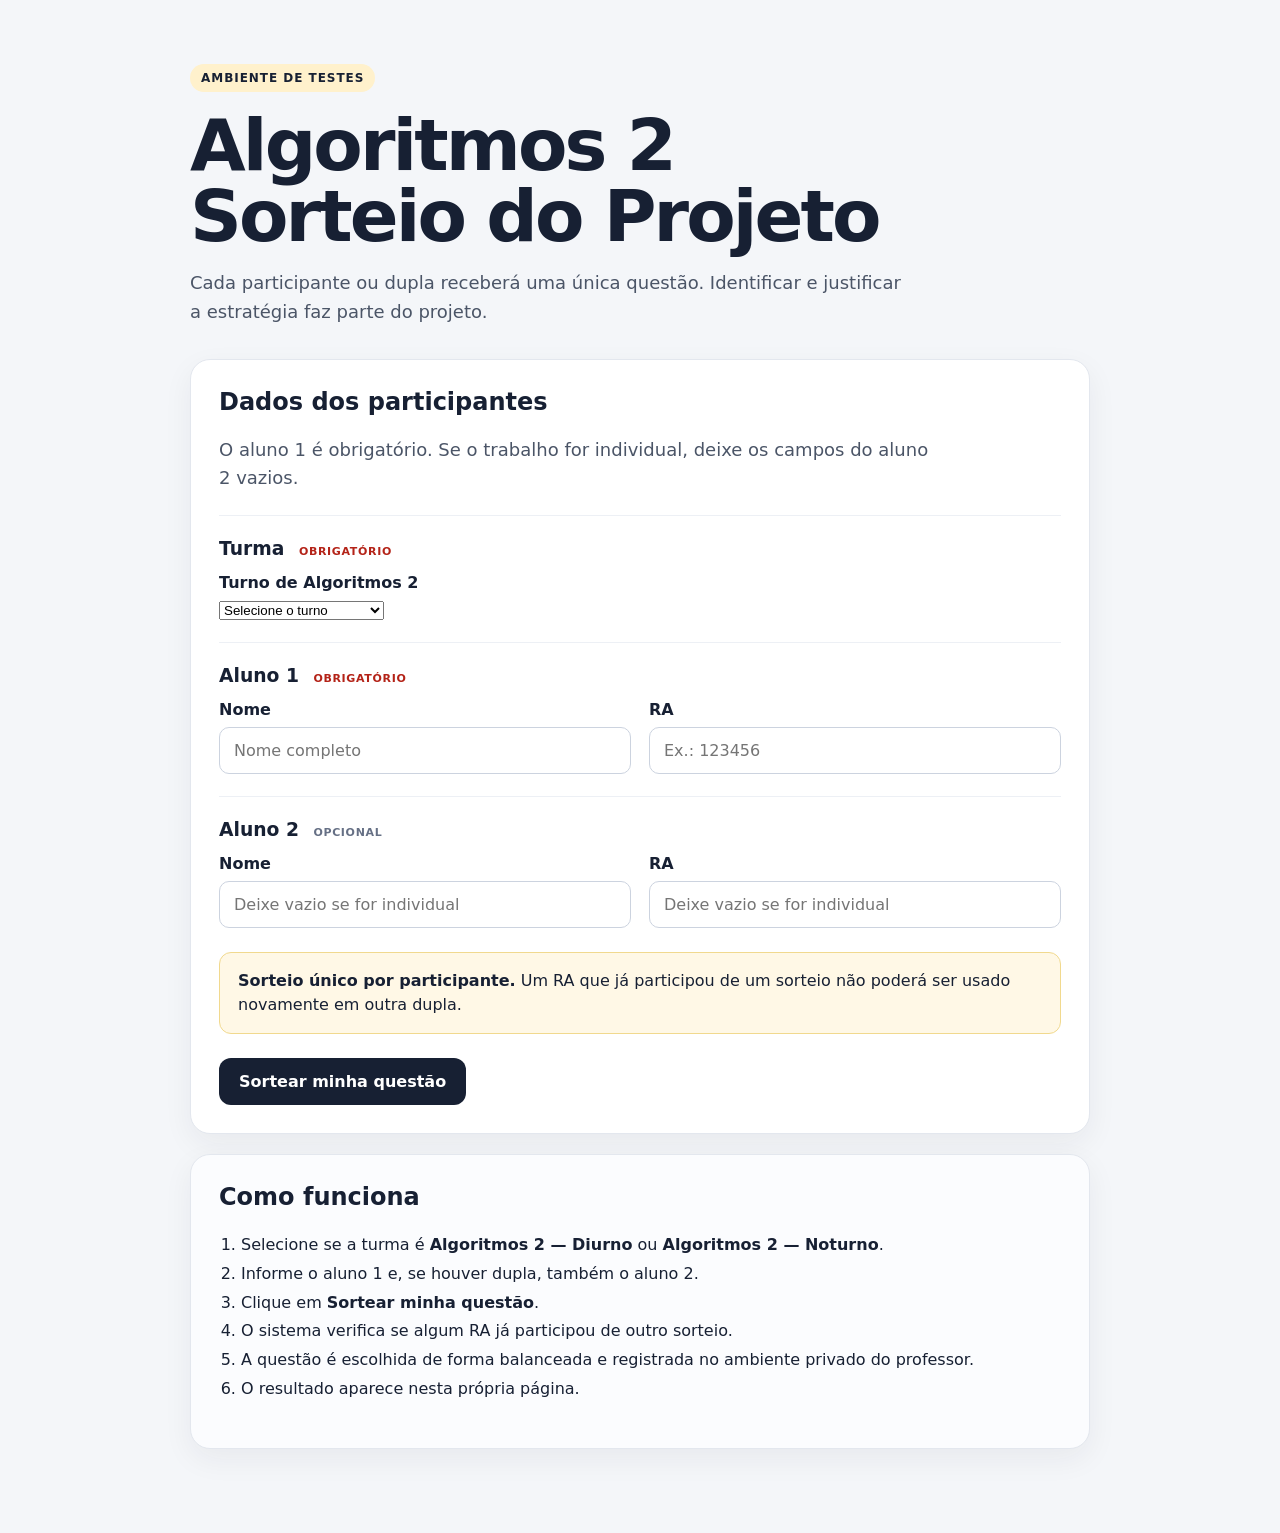
==== commit 013256e2: "feat: require Algoritmos 2 class shift in draw form" ====
--- a/index.html
+++ b/index.html
@@ -19,6 +19,18 @@
       <p class="lead">O aluno 1 é obrigatório. Se o trabalho for individual, deixe os campos do aluno 2 vazios.</p>
 
       <form id="draw-form">
+        <div class="student-block">
+          <h3>Turma <span class="required">obrigatório</span></h3>
+          <label>
+            <span>Turno de Algoritmos 2</span>
+            <select id="turno" required>
+              <option value="">Selecione o turno</option>
+              <option value="DIURNO">Algoritmos 2 — Diurno</option>
+              <option value="NOTURNO">Algoritmos 2 — Noturno</option>
+            </select>
+          </label>
+        </div>
+
         <div class="student-block">
           <h3>Aluno 1 <span class="required">obrigatório</span></h3>
           <div class="grid">
@@ -45,6 +57,7 @@
     <section id="result-card" class="card result-card" hidden>
       <span class="success-badge">SORTEIO CONCLUÍDO</span>
       <h2 id="result-title"></h2>
+      <p id="result-turno" class="result-participants"></p>
       <p id="result-participants" class="result-participants"></p>
       <div id="result-text" class="question-text"></div>
       <p id="repeat-note" class="small" hidden>Este sorteio já havia sido realizado anteriormente. A questão original foi mantida.</p>
@@ -53,6 +66,7 @@
     <section class="card secondary">
       <h2>Como funciona</h2>
       <ol>
+        <li>Selecione se a turma é <strong>Algoritmos 2 — Diurno</strong> ou <strong>Algoritmos 2 — Noturno</strong>.</li>
         <li>Informe o aluno 1 e, se houver dupla, também o aluno 2.</li>
         <li>Clique em <strong>Sortear minha questão</strong>.</li>
         <li>O sistema verifica se algum RA já participou de outro sorteio.</li>
@@ -68,6 +82,7 @@
     const error = document.getElementById('form-error');
     const resultCard = document.getElementById('result-card');
     const resultTitle = document.getElementById('result-title');
+    const resultTurno = document.getElementById('result-turno');
     const resultParticipants = document.getElementById('result-participants');
     const resultText = document.getElementById('result-text');
     const repeatNote = document.getElementById('repeat-note');
@@ -86,11 +101,13 @@
       error.hidden = true;
       resultCard.hidden = true;
 
+      const turno = document.getElementById('turno').value;
       const nome1 = clean(document.getElementById('nome1').value);
       const ra1 = cleanRa(document.getElementById('ra1').value);
       const nome2 = clean(document.getElementById('nome2').value);
       const ra2 = cleanRa(document.getElementById('ra2').value);
 
+      if (!turno) return showError('Selecione o turno de Algoritmos 2.');
       if (!nome1 || !ra1) return showError('Preencha nome e RA do aluno 1.');
       if ((nome2 && !ra2) || (!nome2 && ra2)) return showError('Para usar o aluno 2, preencha nome e RA. Se for individual, deixe os dois campos vazios.');
       if (ra2 && ra1 === ra2) return showError('Os dois integrantes precisam ter RAs diferentes.');
@@ -102,12 +119,13 @@
         const response = await fetch('/api/sortear', {
           method: 'POST',
           headers: { 'Content-Type': 'application/json' },
-          body: JSON.stringify({ nome1, ra1, nome2, ra2 })
+          body: JSON.stringify({ turno, nome1, ra1, nome2, ra2 })
         });
         const data = await response.json();
         if (!response.ok) throw new Error(data.error || 'Não foi possível realizar o sorteio.');
 
         resultTitle.textContent = data.questao.id + ' — ' + data.questao.titulo;
+        resultTurno.textContent = data.turno === 'NOTURNO' ? 'Algoritmos 2 — Noturno' : 'Algoritmos 2 — Diurno';
         resultParticipants.textContent = data.participantes.map(p => p.nome + ' (' + p.ra + ')').join(' / ');
         resultText.textContent = data.questao.enunciado;
         repeatNote.hidden = !data.ja_existia;
--- a/style.css
+++ b/style.css
@@ -28,11 +28,7 @@
   box-shadow: 0 10px 30px rgba(31,41,55,.06);
 }
 .card h2 { margin-top: 0; }
-.student-block {
-  border-top: 1px solid #edf0f5;
-  padding-top: 22px;
-  margin-top: 22px;
-}
+.student-block { border-top: 1px solid #edf0f5; padding-top: 22px; margin-top: 22px; }
 .student-block h3 { margin: 0 0 14px; }
 .required, .optional-tag {
   font-size: 11px;
@@ -92,3 +88,84 @@
   .grid { grid-template-columns: 1fr; }
   .container { padding: 32px 0; }
 }
+
+.admin-actions {
+  display: flex;
+  gap: 12px;
+  margin-top: 22px;
+  flex-wrap: wrap;
+}
+.secondary-button {
+  border: 1px solid #ccd3df;
+  background: #fff;
+  color: #172033;
+  padding: 14px 20px;
+  border-radius: 12px;
+  font: inherit;
+  font-weight: 800;
+  cursor: pointer;
+}
+.secondary-button:hover { background: #f8fafc; }
+.results-header {
+  display: flex;
+  align-items: center;
+  justify-content: space-between;
+  gap: 12px;
+}
+.count-badge, .paradigm-badge {
+  display: inline-block;
+  border-radius: 999px;
+  padding: 6px 10px;
+  font-size: 12px;
+  font-weight: 800;
+}
+.count-badge { background: #eef2f7; color: #475467; }
+.paradigm-badge { background: #eef4ff; color: #3538cd; margin-left: 8px; }
+.draw-item {
+  border-top: 1px solid #e7ebf0;
+  padding: 22px 0;
+}
+.draw-item:first-child { border-top: 0; padding-top: 0; }
+.draw-top {
+  display: flex;
+  justify-content: space-between;
+  gap: 16px;
+  align-items: flex-start;
+}
+.draw-type {
+  text-transform: uppercase;
+  font-size: 11px;
+  font-weight: 800;
+  letter-spacing: .08em;
+  color: #667085;
+  margin-bottom: 6px;
+}
+.draw-students { line-height: 1.5; }
+.draw-date { color: #667085; font-size: 14px; white-space: nowrap; }
+.draw-question {
+  margin: 16px 0;
+  background: #f8fafc;
+  border-radius: 12px;
+  padding: 16px;
+}
+.draw-question-title { line-height: 1.5; }
+.draw-question details { margin-top: 10px; }
+.draw-question summary { cursor: pointer; font-weight: 700; }
+.draw-question p { white-space: pre-wrap; line-height: 1.6; }
+.danger-button {
+  border: 1px solid #f7b4ad;
+  background: #fff;
+  color: #b42318;
+  padding: 10px 14px;
+  border-radius: 10px;
+  font: inherit;
+  font-weight: 800;
+  cursor: pointer;
+}
+.danger-button:hover:not(:disabled) { background: #fff4f2; }
+.danger-button:disabled { opacity: .55; cursor: wait; }
+.empty-state { color: #667085; }
+@media (max-width: 650px) {
+  .draw-top { flex-direction: column; }
+  .draw-date { white-space: normal; }
+}
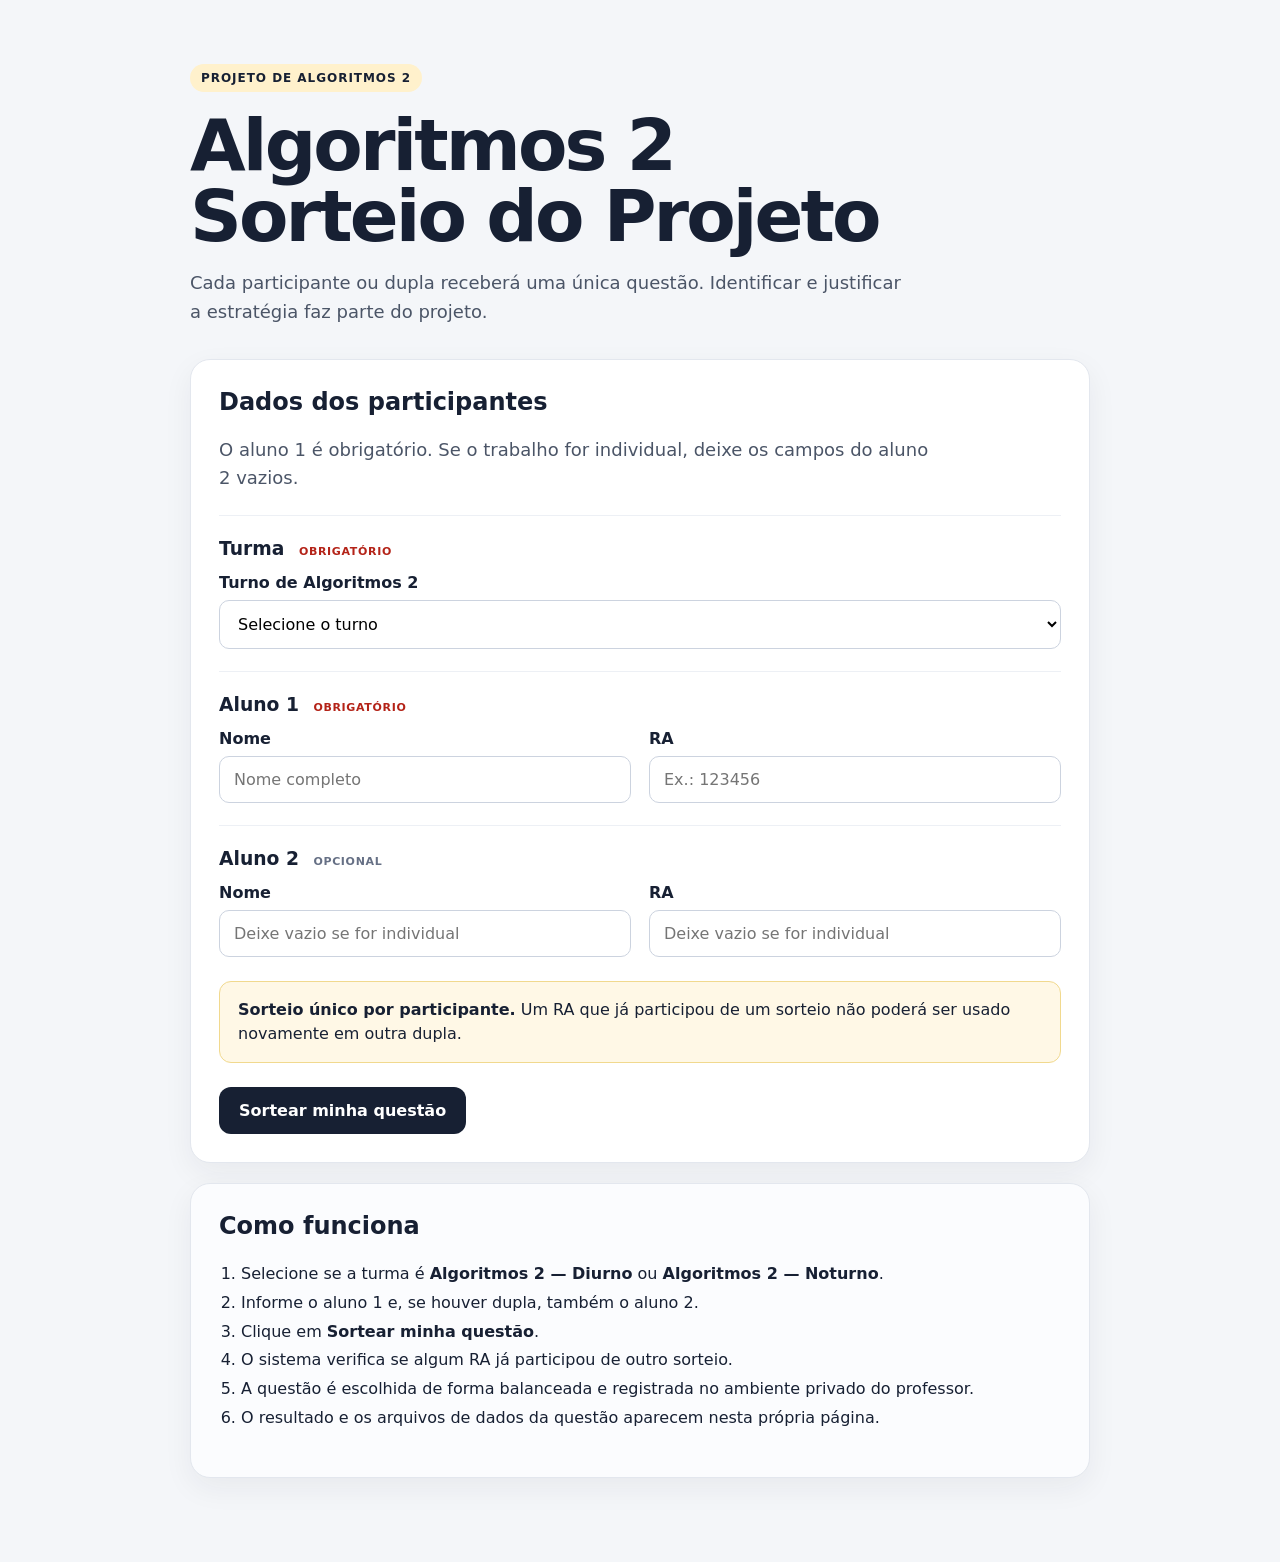
==== commit 1ac795e1: "feat: launch official question bank downloads" ====
--- a/index.html
+++ b/index.html
@@ -9,7 +9,7 @@
 <body>
   <main class="container">
     <section class="hero">
-      <span class="badge">AMBIENTE DE TESTES</span>
+      <span class="badge">PROJETO DE ALGORITMOS 2</span>
       <h1>Algoritmos 2<br>Sorteio do Projeto</h1>
       <p>Cada participante ou dupla receberá uma única questão. Identificar e justificar a estratégia faz parte do projeto.</p>
     </section>
@@ -60,6 +60,11 @@
       <p id="result-turno" class="result-participants"></p>
       <p id="result-participants" class="result-participants"></p>
       <div id="result-text" class="question-text"></div>
+      <div id="result-files" class="result-files" hidden>
+        <h3>Arquivos da atividade</h3>
+        <p>Leia primeiro a descrição do formato. Todos os dados são arquivos de texto UTF-8 compatíveis com Java.</p>
+        <div id="file-list" class="file-list"></div>
+      </div>
       <p id="repeat-note" class="small" hidden>Este sorteio já havia sido realizado anteriormente. A questão original foi mantida.</p>
     </section>
 
@@ -71,7 +76,7 @@
         <li>Clique em <strong>Sortear minha questão</strong>.</li>
         <li>O sistema verifica se algum RA já participou de outro sorteio.</li>
         <li>A questão é escolhida de forma balanceada e registrada no ambiente privado do professor.</li>
-        <li>O resultado aparece nesta própria página.</li>
+        <li>O resultado e os arquivos de dados da questão aparecem nesta própria página.</li>
       </ol>
     </section>
   </main>
@@ -85,6 +90,8 @@
     const resultTurno = document.getElementById('result-turno');
     const resultParticipants = document.getElementById('result-participants');
     const resultText = document.getElementById('result-text');
+    const resultFiles = document.getElementById('result-files');
+    const fileList = document.getElementById('file-list');
     const repeatNote = document.getElementById('repeat-note');
 
     const clean = value => value.trim().replace(/\s+/g, ' ');
@@ -128,6 +135,15 @@
         resultTurno.textContent = data.turno === 'NOTURNO' ? 'Algoritmos 2 — Noturno' : 'Algoritmos 2 — Diurno';
         resultParticipants.textContent = data.participantes.map(p => p.nome + ' (' + p.ra + ')').join(' / ');
         resultText.textContent = data.questao.enunciado;
+        fileList.replaceChildren();
+        for (const file of data.questao.arquivos || []) {
+          const link = document.createElement('a');
+          link.className = 'file-link';
+          link.href = file.url;
+          link.textContent = file.nome;
+          fileList.appendChild(link);
+        }
+        resultFiles.hidden = fileList.childElementCount === 0;
         repeatNote.hidden = !data.ja_existia;
         resultCard.hidden = false;
         resultCard.scrollIntoView({ behavior: 'smooth', block: 'start' });
--- a/style.css
+++ b/style.css
@@ -40,7 +40,7 @@
 .optional-tag { color: #667085; }
 .grid { display: grid; grid-template-columns: 1fr 1fr; gap: 18px; }
 label span { display: block; font-weight: 700; margin-bottom: 8px; }
-input {
+input, select {
   width: 100%;
   padding: 13px 14px;
   border: 1px solid #ccd3df;
@@ -48,7 +48,7 @@
   font: inherit;
   background: white;
 }
-input:focus { outline: 3px solid rgba(23,32,51,.10); border-color: #172033; }
+input:focus, select:focus { outline: 3px solid rgba(23,32,51,.10); border-color: #172033; }
 .warning {
   margin: 24px 0;
   padding: 16px 18px;
@@ -83,6 +83,27 @@
   padding: 18px;
   margin-top: 18px;
 }
+.result-files {
+  margin-top: 18px;
+  padding: 18px;
+  border: 1px solid #c7d7fe;
+  border-radius: 12px;
+  background: #f5f8ff;
+}
+.result-files h3 { margin: 0 0 8px; }
+.result-files p { color: #475467; line-height: 1.5; }
+.file-list { display: flex; flex-wrap: wrap; gap: 10px; }
+.file-link {
+  display: inline-block;
+  padding: 10px 13px;
+  border-radius: 9px;
+  color: #253ea7;
+  background: #fff;
+  border: 1px solid #a9bcf5;
+  font-weight: 800;
+  text-decoration: none;
+}
+.file-link:hover { background: #edf2ff; }
 ol { padding-left: 22px; line-height: 1.8; }
 @media (max-width: 650px) {
   .grid { grid-template-columns: 1fr; }
